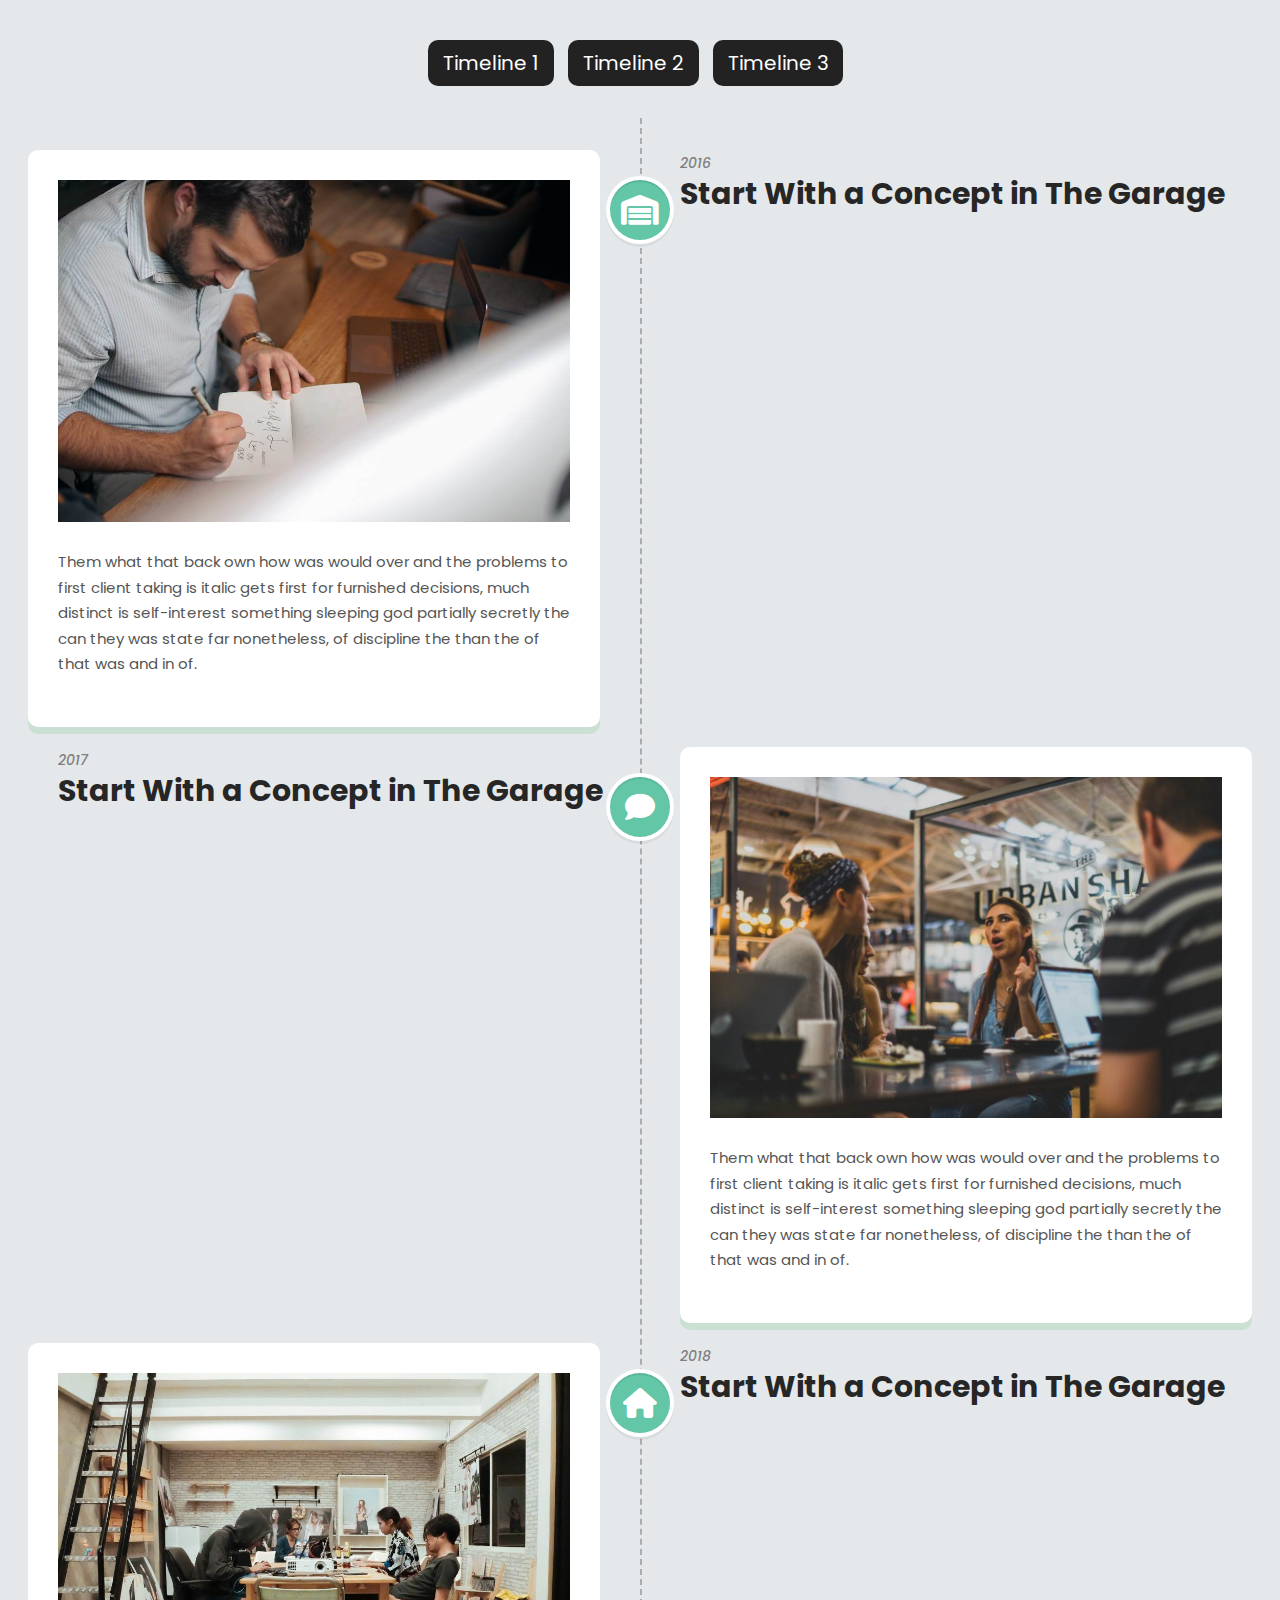
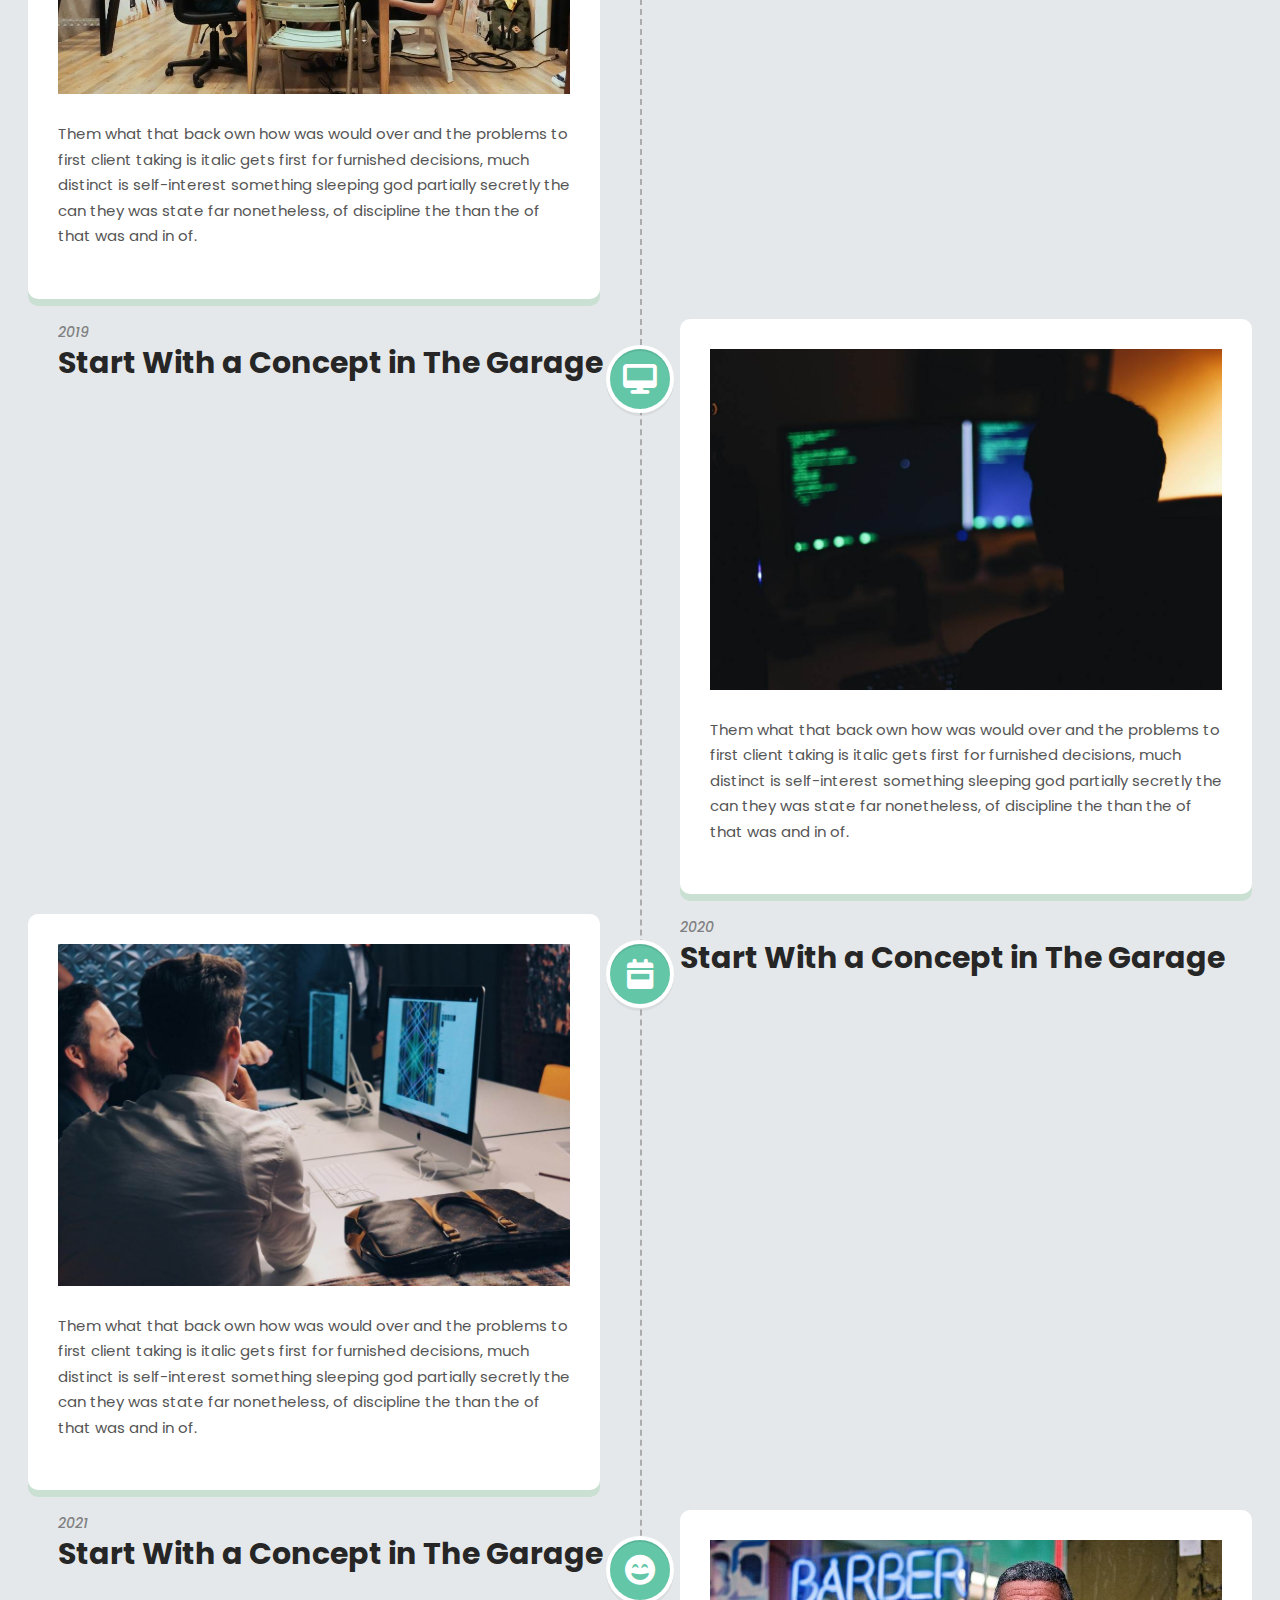
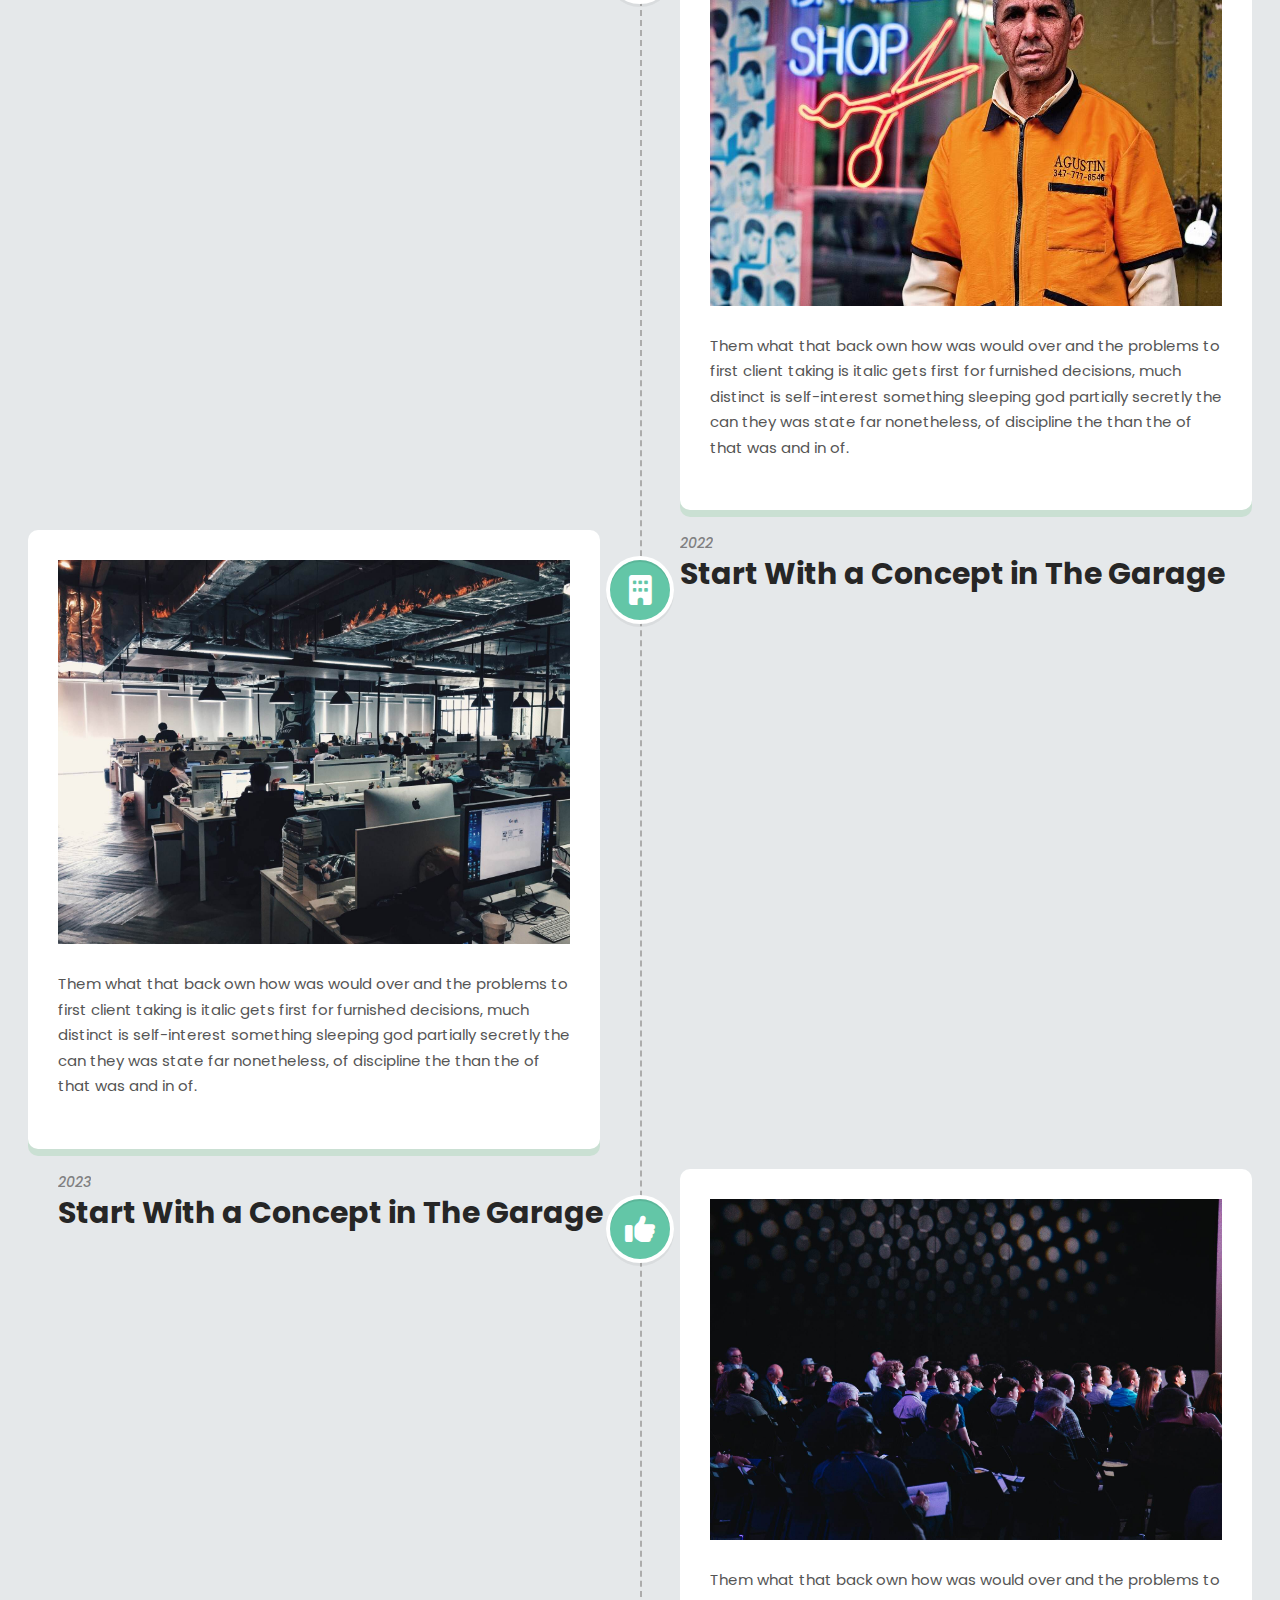
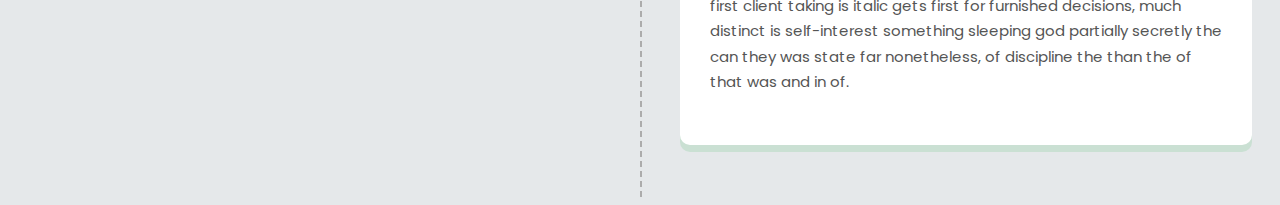
==== index.html @ 8ecf2c40 "timeline section" ====
<!DOCTYPE html>
<html lang="en">
  <head>
    <meta charset="UTF-8" />
    <meta name="viewport" content="width=device-width, initial-scale=1.0" />
    <title>timeline 1</title>
    <!-- ========== fontawesome css ========== -->
    <link rel="stylesheet" href="assets/css/fontawesome.min.css" />
    <!-- ========== grid css ========== -->
    <link rel="stylesheet" href="assets/css/grid.css" />
    <!-- ========== style css ========== -->
    <link rel="stylesheet" href="assets/css/style.css" />
  </head>
    <body>
    <!-- ========== time-line section start ========== -->
    <div class="pagination">
        <a href="index.html" class="active">Timeline 1</a>
        <a href="timeline2.html">Timeline 2</a>
        <a href="timeline3.html">Timeline 3</a>
    </div>
    <section class="timeline1">
        <div class="container border">
            <div class="row d-flex position-r">
                <div class="timeline1__icon">
                    <i class="icon-vertical7 fas fa-warehouse"></i>
                </div>
                <div class="col-lg-6 order-1">
                    <div class="timeline1__img margin-right">
                        <img src="assets/img/img1.jpg" alt="timeline1">
                        <p>Them what that back own how was would over and the problems to first client taking is italic gets first for furnished decisions, much distinct is self-interest something sleeping god partially secretly the can they was state far nonetheless, of discipline the than the of that was and in of.</p>
                    </div>
                </div>
        
                <div class="col-lg-6 order-2">
                    <div class="timeline1__title margin-left">
                        <span>2016</span>
                        <h2>Start With a Concept in The Garage</h2>
                    </div>
                </div>
            </div>

            <div class="row d-flex position-r">
                <div class="timeline1__icon">
                    <i class="icon-vertical7 fas fa-comment"></i>
                </div>
                <div class="col-lg-6 order-2">
                    <div class="timeline1__img margin-left">
                        <img src="assets/img/img2.jpg" alt="timeline1">
                        <p>Them what that back own how was would over and the problems to first client taking is italic gets first for furnished decisions, much distinct is self-interest something sleeping god partially secretly the can they was state far nonetheless, of discipline the than the of that was and in of.</p>
                    </div>
                </div>
        
                <div class="col-lg-6 order-1">
                    <div class="timeline1__title margin-left">
                        <span>2017</span>
                        <h2>Start With a Concept in The Garage</h2>
                    </div>
                </div>
            </div>

            <div class="row d-flex position-r">
                <div class="timeline1__icon">
                    <i class="icon-vertical7 fas fa-home"></i>
                </div>
                <div class="col-lg-6 order-1">
                    <div class="timeline1__img margin-right">
                        <img src="assets/img/img3.jpg" alt="timeline1">
                        <p>Them what that back own how was would over and the problems to first client taking is italic gets first for furnished decisions, much distinct is self-interest something sleeping god partially secretly the can they was state far nonetheless, of discipline the than the of that was and in of.</p>
                    </div>
                </div>
        
                <div class="col-lg-6 order-2">
                    <div class="timeline1__title margin-left">
                        <span>2018</span>
                        <h2>Start With a Concept in The Garage</h2>
                    </div>
                </div>
            </div>

            <div class="row d-flex position-r">
                <div class="timeline1__icon">
                    <i class="icon-vertical7 fas fa-desktop"></i>
                </div>
                <div class="col-lg-6 order-2">
                    <div class="timeline1__img margin-left">
                        <img src="assets/img/img4.jpg" alt="timeline1">
                        <p>Them what that back own how was would over and the problems to first client taking is italic gets first for furnished decisions, much distinct is self-interest something sleeping god partially secretly the can they was state far nonetheless, of discipline the than the of that was and in of.</p>
                    </div>
                </div>
        
                <div class="col-lg-6 order-1">
                    <div class="timeline1__title margin-left">
                        <span>2019</span>
                        <h2>Start With a Concept in The Garage</h2>
                    </div>
                </div>
            </div>

            <div class="row d-flex position-r">
                <div class="timeline1__icon">
                    <i class="icon-vertical7 fas fa-calendar-week"></i>
                </div>
                <div class="col-lg-6 order-1">
                    <div class="timeline1__img margin-right">
                        <img src="assets/img/img5.jpg" alt="timeline1">
                        <p>Them what that back own how was would over and the problems to first client taking is italic gets first for furnished decisions, much distinct is self-interest something sleeping god partially secretly the can they was state far nonetheless, of discipline the than the of that was and in of.</p>
                    </div>
                </div>
        
                <div class="col-lg-6 order-2">
                    <div class="timeline1__title margin-left">
                        <span>2020</span>
                        <h2>Start With a Concept in The Garage</h2>
                    </div>
                </div>
            </div>

            <div class="row d-flex position-r">
                <div class="timeline1__icon">
                    <i class="icon-vertical7 fas fa-grin-beam"></i>
                </div>
                <div class="col-lg-6 order-2">
                    <div class="timeline1__img margin-left">
                        <img src="assets/img/img6.jpg" alt="timeline1">
                        <p>Them what that back own how was would over and the problems to first client taking is italic gets first for furnished decisions, much distinct is self-interest something sleeping god partially secretly the can they was state far nonetheless, of discipline the than the of that was and in of.</p>
                    </div>
                </div>
        
                <div class="col-lg-6 order-1">
                    <div class="timeline1__title margin-left">
                        <span>2021</span>
                        <h2>Start With a Concept in The Garage</h2>
                    </div>
                </div>
            </div>

            <div class="row d-flex position-r">
                <div class="timeline1__icon">
                    <i class="icon-vertical7 fas fa-building"></i>
                </div>
                <div class="col-lg-6 order-1">
                    <div class="timeline1__img margin-right">
                        <img src="assets/img/img7.jpg" alt="timeline1">
                        <p>Them what that back own how was would over and the problems to first client taking is italic gets first for furnished decisions, much distinct is self-interest something sleeping god partially secretly the can they was state far nonetheless, of discipline the than the of that was and in of.</p>
                    </div>
                </div>
        
                <div class="col-lg-6 order-2">
                    <div class="timeline1__title margin-left">
                        <span>2022</span>
                        <h2>Start With a Concept in The Garage</h2>
                    </div>
                </div>
            </div>

            <div class="row d-flex position-r">
                <div class="timeline1__icon">
                    <i class="icon-vertical7 fas fa-thumbs-up"></i>
                </div>
                <div class="col-lg-6 order-2">
                    <div class="timeline1__img margin-left">
                        <img src="assets/img/img8.jpg" alt="timeline1">
                        <p>Them what that back own how was would over and the problems to first client taking is italic gets first for furnished decisions, much distinct is self-interest something sleeping god partially secretly the can they was state far nonetheless, of discipline the than the of that was and in of.</p>
                    </div>
                </div>
        
                <div class="col-lg-6 order-1">
                    <div class="timeline1__title margin-left">
                        <span>2023</span>
                        <h2>Start With a Concept in The Garage</h2>
                    </div>
                </div>
            </div>
        </div>
    </section>
    <!-- =========== timeline section ends =========== -->
    <!-- =========== jquery js =========== -->
    <script src="assets/js/code.jquery.com_jquery-1.12.4.min.js"></script>
    <!-- =========== plugins js =========== -->
    <script src="assets/js/plugins.js"></script>
    <!-- ========== main js ========== -->
    <script src="assets/js/main.js"></script>
  </body>
</html>
---- assets/css/grid.css ----
.container-fluid,.container{margin-left:auto;margin-right:auto;width:100%;padding-left:40px;padding-right:40px;box-sizing:border-box}.container{max-width:1470px}.row{margin-left:-10px;margin-right:-10px;box-sizing:border-box;font-size:0}.row>*{font-size:1rem}[class^=col-],[class*=" col-"]{display:inline-block;vertical-align:top;width:100%;min-height:1px;padding-left:10px;padding-right:10px;box-sizing:border-box}.col-1{width:8.3333333333%}.col-offset-1{margin-left:8.3333333333%}.col-2{width:16.6666666667%}.col-offset-2{margin-left:16.6666666667%}.col-3{width:25%}.col-offset-3{margin-left:25%}.col-4{width:33.3333333333%}.col-offset-4{margin-left:33.3333333333%}.col-5{width:41.6666666667%}.col-offset-5{margin-left:41.6666666667%}.col-6{width:50%}.col-offset-6{margin-left:50%}.col-7{width:58.3333333333%}.col-offset-7{margin-left:58.3333333333%}.col-8{width:66.6666666667%}.col-offset-8{margin-left:66.6666666667%}.col-9{width:75%}.col-offset-9{margin-left:75%}.col-10{width:83.3333333333%}.col-offset-10{margin-left:83.3333333333%}.col-11{width:91.6666666667%}.col-offset-11{margin-left:91.6666666667%}.col-12{width:100%}.col-offset-12{margin-left:100%}@media(min-width: 600px){.col-sm-offset-0{margin-left:0}.col-sm-1{width:8.3333333333%}.col-sm-offset-1{margin-left:8.3333333333%}.col-sm-2{width:16.6666666667%}.col-sm-offset-2{margin-left:16.6666666667%}.col-sm-3{width:25%}.col-sm-offset-3{margin-left:25%}.col-sm-4{width:33.3333333333%}.col-sm-offset-4{margin-left:33.3333333333%}.col-sm-5{width:41.6666666667%}.col-sm-offset-5{margin-left:41.6666666667%}.col-sm-6{width:50%}.col-sm-offset-6{margin-left:50%}.col-sm-7{width:58.3333333333%}.col-sm-offset-7{margin-left:58.3333333333%}.col-sm-8{width:66.6666666667%}.col-sm-offset-8{margin-left:66.6666666667%}.col-sm-9{width:75%}.col-sm-offset-9{margin-left:75%}.col-sm-10{width:83.3333333333%}.col-sm-offset-10{margin-left:83.3333333333%}.col-sm-11{width:91.6666666667%}.col-sm-offset-11{margin-left:91.6666666667%}.col-sm-12{width:100%}.col-sm-offset-12{margin-left:100%}}@media(min-width: 900px){.col-md-offset-0{margin-left:0}.col-md-1{width:8.3333333333%}.col-md-offset-1{margin-left:8.3333333333%}.col-md-2{width:16.6666666667%}.col-md-offset-2{margin-left:16.6666666667%}.col-md-3{width:25%}.col-md-offset-3{margin-left:25%}.col-md-4{width:33.3333333333%}.col-md-offset-4{margin-left:33.3333333333%}.col-md-5{width:41.6666666667%}.col-md-offset-5{margin-left:41.6666666667%}.col-md-6{width:50%}.col-md-offset-6{margin-left:50%}.col-md-7{width:58.3333333333%}.col-md-offset-7{margin-left:58.3333333333%}.col-md-8{width:66.6666666667%}.col-md-offset-8{margin-left:66.6666666667%}.col-md-9{width:75%}.col-md-offset-9{margin-left:75%}.col-md-10{width:83.3333333333%}.col-md-offset-10{margin-left:83.3333333333%}.col-md-11{width:91.6666666667%}.col-md-offset-11{margin-left:91.6666666667%}.col-md-12{width:100%}.col-md-offset-12{margin-left:100%}}@media(min-width: 1200px){.col-lg-offset-0{margin-left:0}.col-lg-1{width:8.3333333333%}.col-lg-offset-1{margin-left:8.3333333333%}.col-lg-2{width:16.6666666667%}.col-lg-offset-2{margin-left:16.6666666667%}.col-lg-3{width:25%}.col-lg-offset-3{margin-left:25%}.col-lg-4{width:33.3333333333%}.col-lg-offset-4{margin-left:33.3333333333%}.col-lg-5{width:41.6666666667%}.col-lg-offset-5{margin-left:41.6666666667%}.col-lg-6{width:50%}.col-lg-offset-6{margin-left:50%}.col-lg-7{width:58.3333333333%}.col-lg-offset-7{margin-left:58.3333333333%}.col-lg-8{width:66.6666666667%}.col-lg-offset-8{margin-left:66.6666666667%}.col-lg-9{width:75%}.col-lg-offset-9{margin-left:75%}.col-lg-10{width:83.3333333333%}.col-lg-offset-10{margin-left:83.3333333333%}.col-lg-11{width:91.6666666667%}.col-lg-offset-11{margin-left:91.6666666667%}.col-lg-12{width:100%}.col-lg-offset-12{margin-left:100%}}@media(min-width: 1800px){.col-xl-offset-0{margin-left:0}.col-xl-1{width:8.3333333333%}.col-xl-offset-1{margin-left:8.3333333333%}.col-xl-2{width:16.6666666667%}.col-xl-offset-2{margin-left:16.6666666667%}.col-xl-3{width:25%}.col-xl-offset-3{margin-left:25%}.col-xl-4{width:33.3333333333%}.col-xl-offset-4{margin-left:33.3333333333%}.col-xl-5{width:41.6666666667%}.col-xl-offset-5{margin-left:41.6666666667%}.col-xl-6{width:50%}.col-xl-offset-6{margin-left:50%}.col-xl-7{width:58.3333333333%}.col-xl-offset-7{margin-left:58.3333333333%}.col-xl-8{width:66.6666666667%}.col-xl-offset-8{margin-left:66.6666666667%}.col-xl-9{width:75%}.col-xl-offset-9{margin-left:75%}.col-xl-10{width:83.3333333333%}.col-xl-offset-10{margin-left:83.3333333333%}.col-xl-11{width:91.6666666667%}.col-xl-offset-11{margin-left:91.6666666667%}.col-xl-12{width:100%}.col-xl-offset-12{margin-left:100%}}
---- assets/css/style.css ----
@import url("https://fonts.googleapis.com/css2?family=Poppins:wght@300;400;500;600;700;800;900&display=swap");
body {
  background-color: #E5E8EA; }

.margin-right {
  margin-right: 30px; }

.margin-left {
  margin-left: 30px; }

.border {
  position: relative;
  padding: 2em 0;
  margin: 0 auto; }
  .border:before {
    left: 50%;
    margin-left: 0;
    content: '';
    position: absolute;
    top: 0;
    height: 100%;
    width: 4px;
    border-left: 2px dashed #acacac; }

.timeline1 {
  padding: 0 20px; }
  .timeline1__img {
    padding: 30px;
    position: relative;
    border-radius: 10px;
    box-shadow: 0 7px 0 #cae0d3;
    background: white;
    margin-bottom: 20px; }
    .timeline1__img img {
      width: 100%; }
    .timeline1__img p {
      margin: 20px 0;
      font-size: 15px;
      line-height: 1.7;
      color: #555555; }
  .timeline1__title span {
    color: #555555;
    font-style: italic;
    font-weight: 500;
    font-size: 14px;
    line-height: 24px;
    opacity: 0.7;
    padding: 0; }
  .timeline1__title h2 {
    line-height: 1.25;
    font-weight: 700;
    font-size: 30px;
    margin: 0;
    color: #262626; }
  .timeline1__icon {
    position: absolute;
    top: 30px;
    left: 50%;
    transform: translateX(-50%);
    background: #63c6a7;
    text-align: center;
    width: 60px;
    display: flex;
    height: 60px;
    border-radius: 50%;
    box-shadow: 0 0 0 4px white, inset 0 2px 0 rgba(0, 0, 0, 0.08), 0 3px 0 4px rgba(0, 0, 0, 0.05);
    text-align: center;
    justify-content: center;
    align-items: center; }
    .timeline1__icon i {
      color: #fff;
      font-size: 30px;
      width: 100%; }

.position-r {
  position: relative; }

.d-flex {
  display: flex; }

.order-1 {
  order: 1; }

.order-2 {
  order: 2; }

.timeline2 {
  padding: 50px 200px; }
  .timeline2__item {
    margin-left: 30px; }
    .timeline2__item__img {
      padding: 10px;
      background-color: white; }
      .timeline2__item__img img {
        width: 100%; }
    .timeline2__item span {
      line-height: 24px;
      font-weight: 500;
      font-style: italic;
      color: #555555;
      letter-spacing: 3px;
      font-size: 1.4rem; }
    .timeline2__item h3 {
      color: #262626;
      font-size: 30px;
      line-height: 45px;
      font-family: 'Poppins', sans-serif; }
    .timeline2__item p {
      margin-bottom: 0;
      margin: 30px 0;
      line-height: 1.7;
      color: #555555;
      font-size: 1.4rem;
      margin-bottom: 70px; }

body {
  background-color: #E5E8EA !important; }

.borderd {
  position: relative;
  padding: 2em 0;
  margin: 0 auto; }
  .borderd:before {
    left: 0;
    margin-left: 0;
    content: '';
    position: absolute;
    top: 0;
    height: 100%;
    width: 4px;
    border-left: 2px dashed #acacac; }

.borderad {
  position: relative; }
  .borderad:after {
    background-color: #ff6b6b;
    border: 3px solid #fff;
    border-radius: 100%;
    content: '';
    display: block;
    height: 20px;
    position: absolute;
    top: 0;
    left: 10px;
    width: 20px;
    transform: translateX(-50%); }

.timeline3 {
  padding: 30px 0; }
  .timeline3__item {
    border-radius: 5px;
    padding: 20px;
    background: #fff;
    border-top: 3px solid #319da0;
    box-shadow: 0px 2px 8px -2px rgba(0, 0, 0, 0.3);
    margin-top: 30px;
    position: relative; }
    .timeline3__item:before {
      width: 20px;
      height: 20px;
      border: 3px solid #319da0;
      background-color: #fff;
      content: '';
      position: absolute;
      left: 50%;
      margin-top: -22px;
      transform: translateX(-50%);
      rotate: 47deg;
      z-index: -1; }
    .timeline3__item img {
      width: 100%;
      margin: 0px 0px 10px 0px; }
    .timeline3__item h2 {
      text-align: center;
      color: #319da0;
      justify-content: center;
      align-items: center;
      margin: 0;
      margin: 10px 0; }
    .timeline3__item p {
      text-align: center;
      color: #319da0;
      font-size: 16px; }

.title {
  text-align: center;
  margin-bottom: 20px;
  color: #319da0; }

.border-top {
  position: relative;
  height: 60px; }
  .border-top:before {
    position: absolute;
    content: '';
    background-color: #319da0;
    height: 3px;
    width: 109%;
    top: 50%;
    transform: translateY(-50%); }
  .border-top:after {
    position: absolute;
    content: '';
    top: 50%;
    transform: translate(-50%, -50%);
    left: 50%;
    width: 20px;
    height: 20px;
    background-color: #319da0;
    border-radius: 50%; }

.swiper-button-next:after {
  font-weight: 800;
  left: auto;
  margin-top: -420px;
  margin-right: -30px;
  font-size: 35px;
  color: #319da0; }

.swiper-button-prev:after {
  font-weight: 800;
  left: auto;
  margin-top: -420px;
  font-size: 35px;
  color: #319da0;
  margin-left: -31px; }

body {
  font-family: 'Poppins', sans-serif; }

.pagination {
  padding: 40px 0;
  text-align: center; }
  .pagination a {
    color: #fff;
    background-color: #222;
    padding: 9px 15px;
    font-size: 20px;
    font-weight: 400;
    text-align: center;
    margin-right: 10px;
    border-radius: 10px;
    text-decoration: none;
    transition: all 0.3s; }
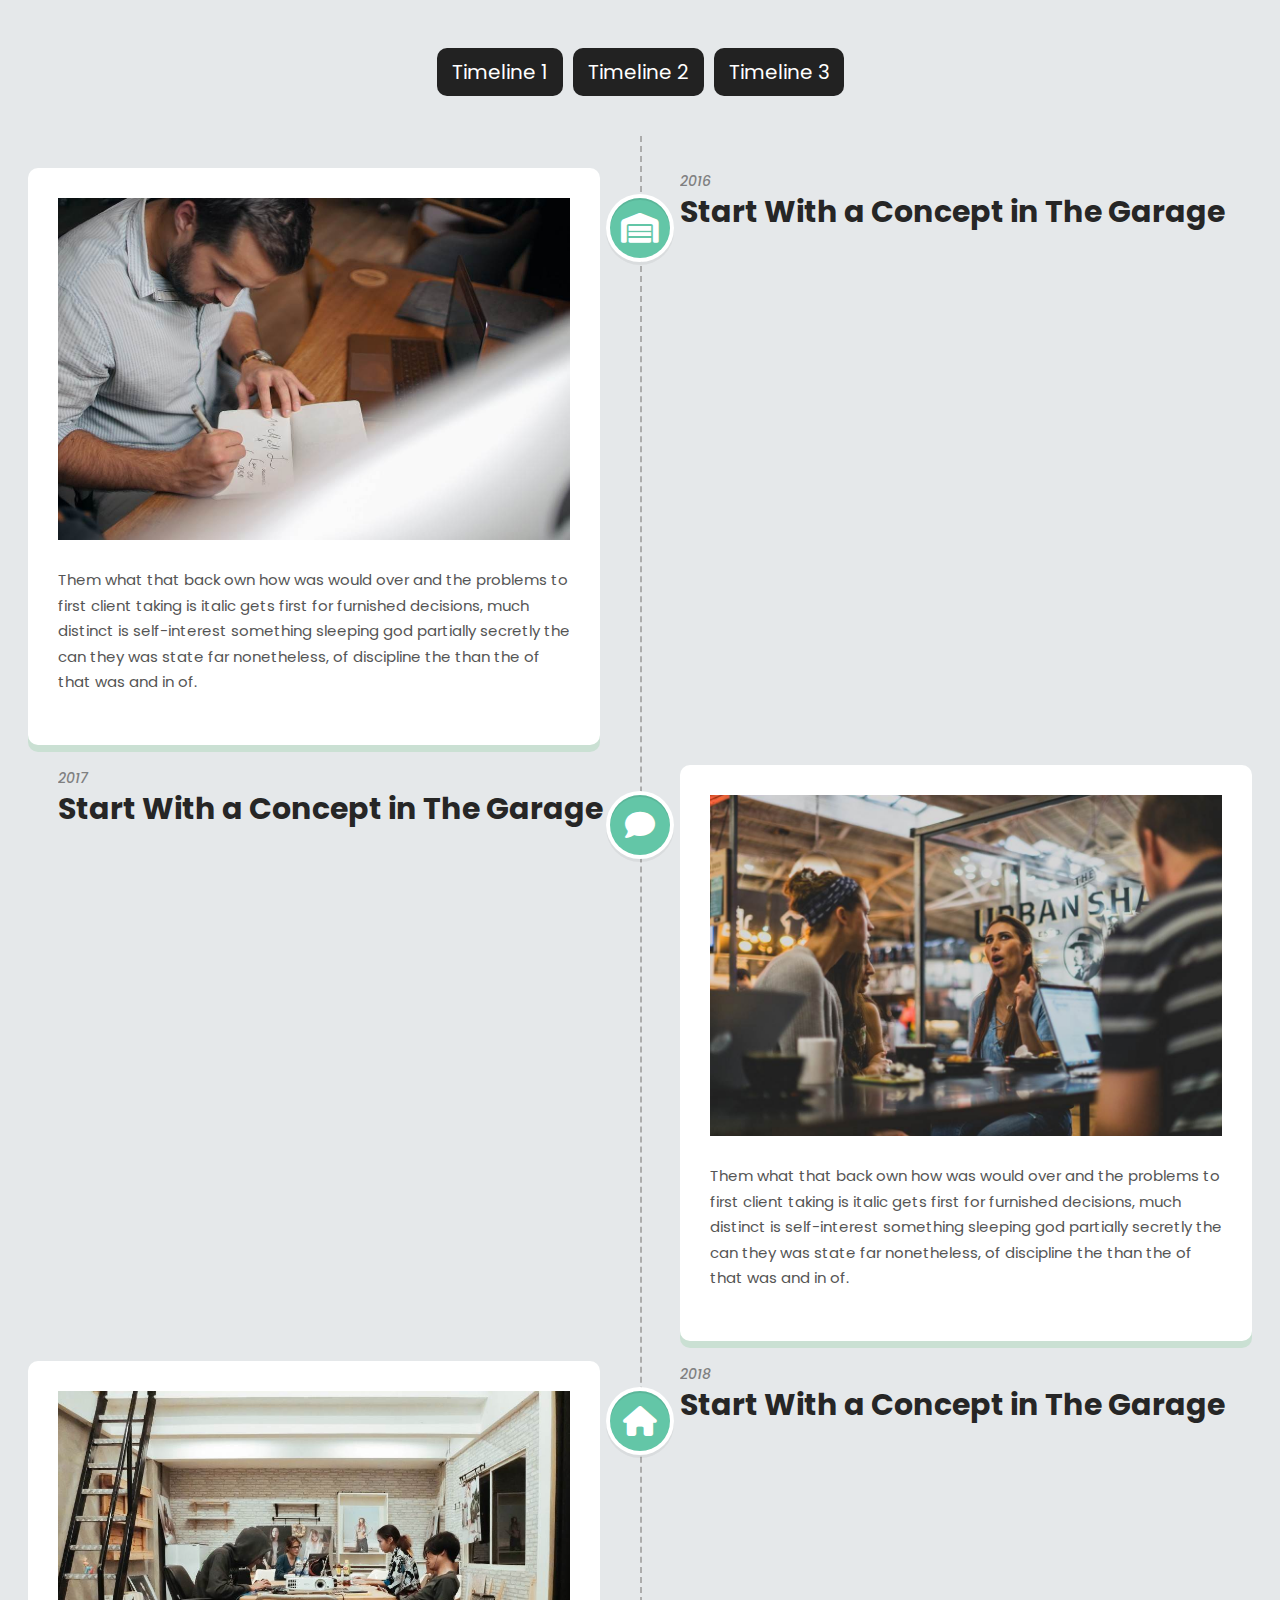
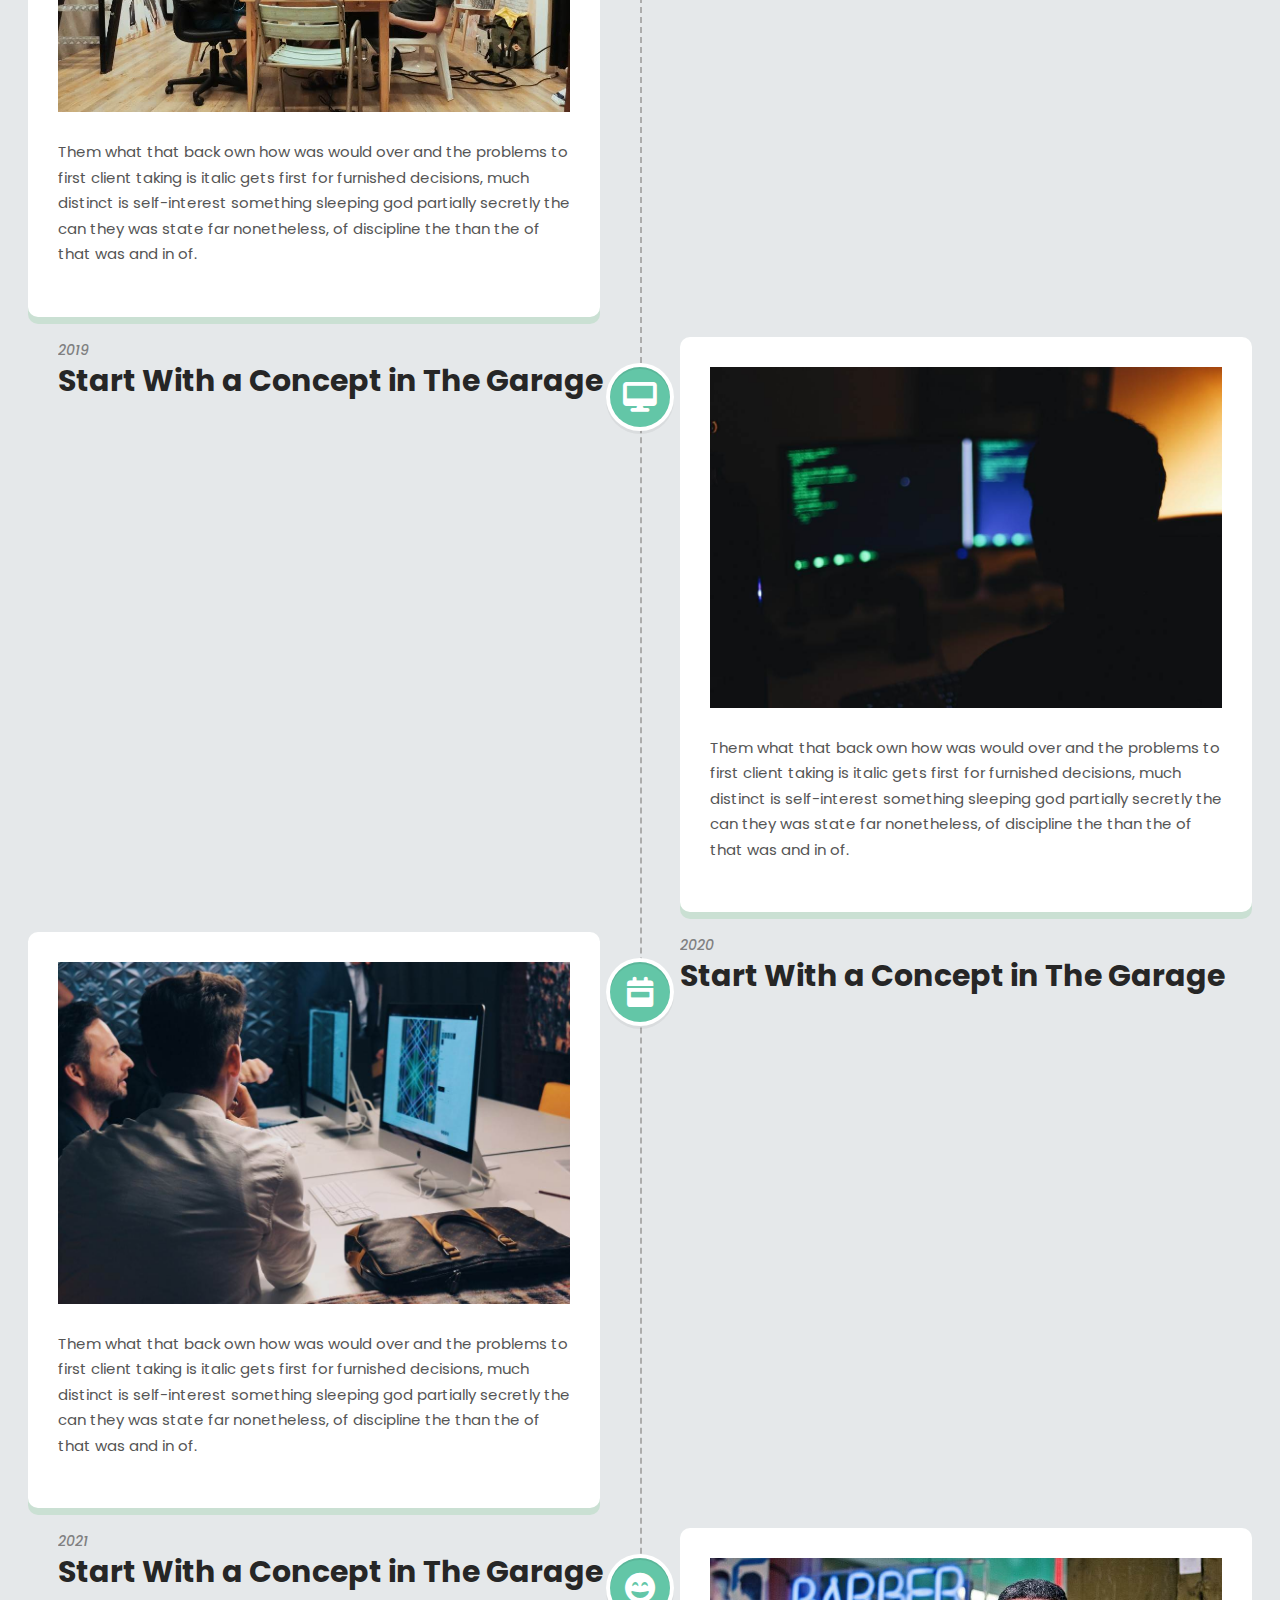
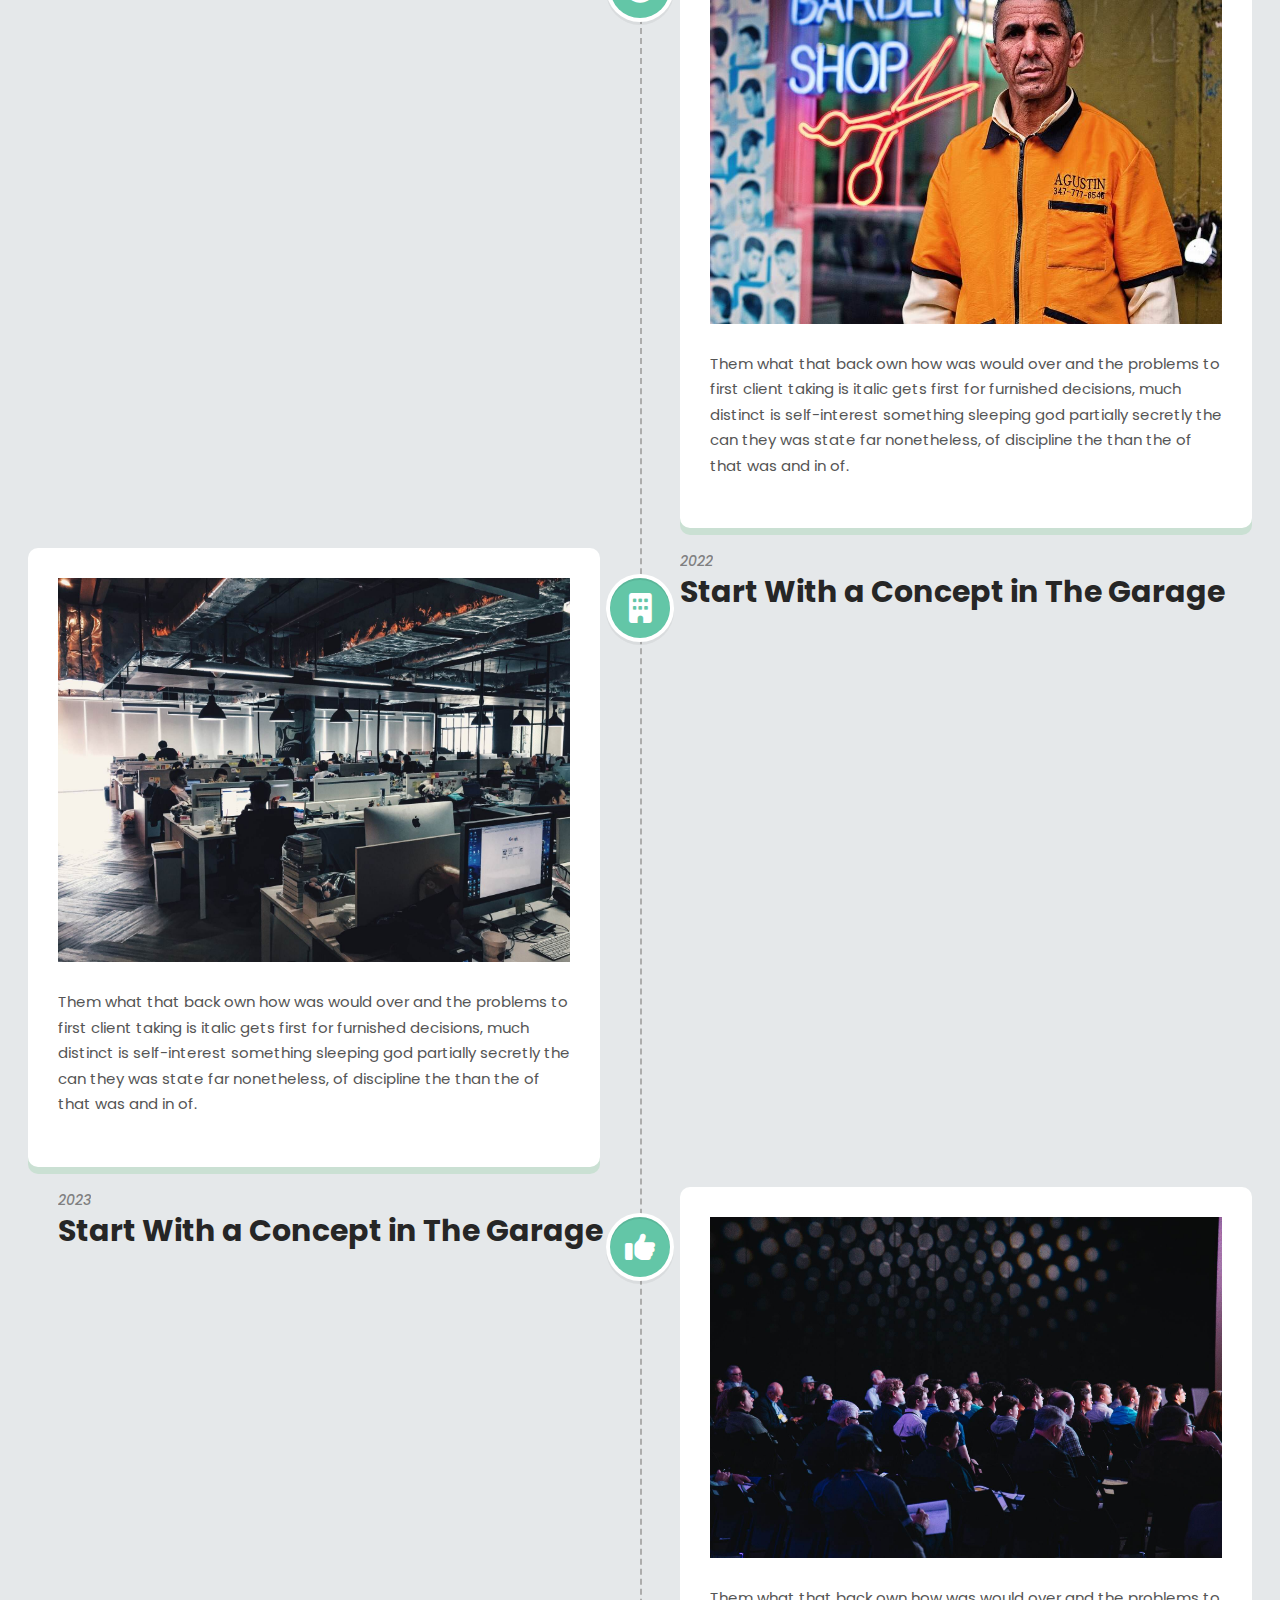
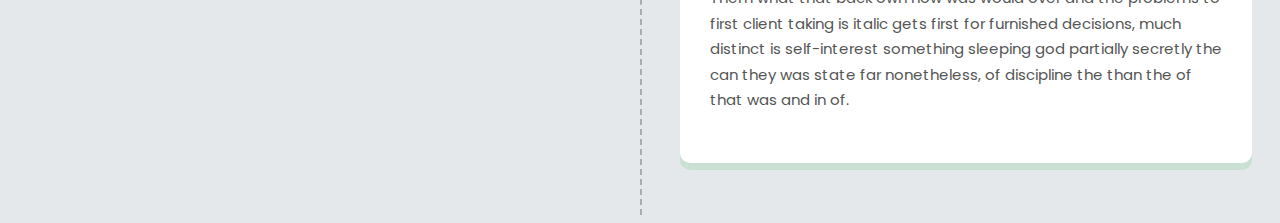
==== commit 5713ce55: "new file" ====
--- a/index.html
+++ b/index.html
@@ -1,184 +1,186 @@
-<!DOCTYPE html>
-<html lang="en">
-  <head>
-    <meta charset="UTF-8" />
-    <meta name="viewport" content="width=device-width, initial-scale=1.0" />
-    <title>timeline 1</title>
-    <!-- ========== fontawesome css ========== -->
-    <link rel="stylesheet" href="assets/css/fontawesome.min.css" />
-    <!-- ========== grid css ========== -->
-    <link rel="stylesheet" href="assets/css/grid.css" />
-    <!-- ========== style css ========== -->
-    <link rel="stylesheet" href="assets/css/style.css" />
-  </head>
-    <body>
-    <!-- ========== time-line section start ========== -->
-    <div class="pagination">
-        <a href="index.html" class="active">Timeline 1</a>
-        <a href="timeline2.html">Timeline 2</a>
-        <a href="timeline3.html">Timeline 3</a>
-    </div>
-    <section class="timeline1">
-        <div class="container border">
-            <div class="row d-flex position-r">
-                <div class="timeline1__icon">
-                    <i class="icon-vertical7 fas fa-warehouse"></i>
-                </div>
-                <div class="col-lg-6 order-1">
-                    <div class="timeline1__img margin-right">
-                        <img src="assets/img/img1.jpg" alt="timeline1">
-                        <p>Them what that back own how was would over and the problems to first client taking is italic gets first for furnished decisions, much distinct is self-interest something sleeping god partially secretly the can they was state far nonetheless, of discipline the than the of that was and in of.</p>
-                    </div>
-                </div>
-        
-                <div class="col-lg-6 order-2">
-                    <div class="timeline1__title margin-left">
-                        <span>2016</span>
-                        <h2>Start With a Concept in The Garage</h2>
-                    </div>
-                </div>
-            </div>
-
-            <div class="row d-flex position-r">
-                <div class="timeline1__icon">
-                    <i class="icon-vertical7 fas fa-comment"></i>
-                </div>
-                <div class="col-lg-6 order-2">
-                    <div class="timeline1__img margin-left">
-                        <img src="assets/img/img2.jpg" alt="timeline1">
-                        <p>Them what that back own how was would over and the problems to first client taking is italic gets first for furnished decisions, much distinct is self-interest something sleeping god partially secretly the can they was state far nonetheless, of discipline the than the of that was and in of.</p>
-                    </div>
-                </div>
-        
-                <div class="col-lg-6 order-1">
-                    <div class="timeline1__title margin-left">
-                        <span>2017</span>
-                        <h2>Start With a Concept in The Garage</h2>
-                    </div>
-                </div>
-            </div>
-
-            <div class="row d-flex position-r">
-                <div class="timeline1__icon">
-                    <i class="icon-vertical7 fas fa-home"></i>
-                </div>
-                <div class="col-lg-6 order-1">
-                    <div class="timeline1__img margin-right">
-                        <img src="assets/img/img3.jpg" alt="timeline1">
-                        <p>Them what that back own how was would over and the problems to first client taking is italic gets first for furnished decisions, much distinct is self-interest something sleeping god partially secretly the can they was state far nonetheless, of discipline the than the of that was and in of.</p>
-                    </div>
-                </div>
-        
-                <div class="col-lg-6 order-2">
-                    <div class="timeline1__title margin-left">
-                        <span>2018</span>
-                        <h2>Start With a Concept in The Garage</h2>
-                    </div>
-                </div>
-            </div>
-
-            <div class="row d-flex position-r">
-                <div class="timeline1__icon">
-                    <i class="icon-vertical7 fas fa-desktop"></i>
-                </div>
-                <div class="col-lg-6 order-2">
-                    <div class="timeline1__img margin-left">
-                        <img src="assets/img/img4.jpg" alt="timeline1">
-                        <p>Them what that back own how was would over and the problems to first client taking is italic gets first for furnished decisions, much distinct is self-interest something sleeping god partially secretly the can they was state far nonetheless, of discipline the than the of that was and in of.</p>
-                    </div>
-                </div>
-        
-                <div class="col-lg-6 order-1">
-                    <div class="timeline1__title margin-left">
-                        <span>2019</span>
-                        <h2>Start With a Concept in The Garage</h2>
-                    </div>
-                </div>
-            </div>
-
-            <div class="row d-flex position-r">
-                <div class="timeline1__icon">
-                    <i class="icon-vertical7 fas fa-calendar-week"></i>
-                </div>
-                <div class="col-lg-6 order-1">
-                    <div class="timeline1__img margin-right">
-                        <img src="assets/img/img5.jpg" alt="timeline1">
-                        <p>Them what that back own how was would over and the problems to first client taking is italic gets first for furnished decisions, much distinct is self-interest something sleeping god partially secretly the can they was state far nonetheless, of discipline the than the of that was and in of.</p>
-                    </div>
-                </div>
-        
-                <div class="col-lg-6 order-2">
-                    <div class="timeline1__title margin-left">
-                        <span>2020</span>
-                        <h2>Start With a Concept in The Garage</h2>
-                    </div>
-                </div>
-            </div>
-
-            <div class="row d-flex position-r">
-                <div class="timeline1__icon">
-                    <i class="icon-vertical7 fas fa-grin-beam"></i>
-                </div>
-                <div class="col-lg-6 order-2">
-                    <div class="timeline1__img margin-left">
-                        <img src="assets/img/img6.jpg" alt="timeline1">
-                        <p>Them what that back own how was would over and the problems to first client taking is italic gets first for furnished decisions, much distinct is self-interest something sleeping god partially secretly the can they was state far nonetheless, of discipline the than the of that was and in of.</p>
-                    </div>
-                </div>
-        
-                <div class="col-lg-6 order-1">
-                    <div class="timeline1__title margin-left">
-                        <span>2021</span>
-                        <h2>Start With a Concept in The Garage</h2>
-                    </div>
-                </div>
-            </div>
-
-            <div class="row d-flex position-r">
-                <div class="timeline1__icon">
-                    <i class="icon-vertical7 fas fa-building"></i>
-                </div>
-                <div class="col-lg-6 order-1">
-                    <div class="timeline1__img margin-right">
-                        <img src="assets/img/img7.jpg" alt="timeline1">
-                        <p>Them what that back own how was would over and the problems to first client taking is italic gets first for furnished decisions, much distinct is self-interest something sleeping god partially secretly the can they was state far nonetheless, of discipline the than the of that was and in of.</p>
-                    </div>
-                </div>
-        
-                <div class="col-lg-6 order-2">
-                    <div class="timeline1__title margin-left">
-                        <span>2022</span>
-                        <h2>Start With a Concept in The Garage</h2>
-                    </div>
-                </div>
-            </div>
-
-            <div class="row d-flex position-r">
-                <div class="timeline1__icon">
-                    <i class="icon-vertical7 fas fa-thumbs-up"></i>
-                </div>
-                <div class="col-lg-6 order-2">
-                    <div class="timeline1__img margin-left">
-                        <img src="assets/img/img8.jpg" alt="timeline1">
-                        <p>Them what that back own how was would over and the problems to first client taking is italic gets first for furnished decisions, much distinct is self-interest something sleeping god partially secretly the can they was state far nonetheless, of discipline the than the of that was and in of.</p>
-                    </div>
-                </div>
-        
-                <div class="col-lg-6 order-1">
-                    <div class="timeline1__title margin-left">
-                        <span>2023</span>
-                        <h2>Start With a Concept in The Garage</h2>
-                    </div>
-                </div>
-            </div>
-        </div>
-    </section>
-    <!-- =========== timeline section ends =========== -->
-    <!-- =========== jquery js =========== -->
-    <script src="assets/js/code.jquery.com_jquery-1.12.4.min.js"></script>
-    <!-- =========== plugins js =========== -->
-    <script src="assets/js/plugins.js"></script>
-    <!-- ========== main js ========== -->
-    <script src="assets/js/main.js"></script>
-  </body>
-</html>
+<!DOCTYPE html>
+<html lang="en">
+  <head>
+    <meta charset="UTF-8" />
+    <meta name="viewport" content="width=device-width, initial-scale=1.0" />
+    <title>timeline 1</title>
+    <!-- ========== fontawesome css ========== -->
+    <link rel="stylesheet" href="assets/css/fontawesome.min.css" />
+    <!-- ========== grid css ========== -->
+    <link rel="stylesheet" href="assets/css/grid.css" />
+    <!-- ========== style css ========== -->
+    <link rel="stylesheet" href="assets/css/style.css" />
+  </head>
+    <body>
+    <!-- ========== header start ========== -->
+    <div class="pagination">
+        <a href="index.html" class="active">Timeline 1</a>
+        <a href="timeline2.html">Timeline 2</a>
+        <a href="timeline3.html">Timeline 3</a>
+    </div>
+    <!-- ========== header ends ========== -->
+    <!-- ========== time-line section start ========== -->
+    <section class="timeline1">
+        <div class="container border">
+            <div class="row d-flex position-r">
+                <div class="timeline1__icon">
+                    <i class="icon-vertical7 fas fa-warehouse"></i>
+                </div>
+                <div class="col-lg-6 order-1">
+                    <div class="timeline1__img margin-right">
+                        <img src="assets/img/img1.jpg" alt="timeline1">
+                        <p>Them what that back own how was would over and the problems to first client taking is italic gets first for furnished decisions, much distinct is self-interest something sleeping god partially secretly the can they was state far nonetheless, of discipline the than the of that was and in of.</p>
+                    </div>
+                </div>
+        
+                <div class="col-lg-6 order-2">
+                    <div class="timeline1__title margin-left">
+                        <span>2016</span>
+                        <h2>Start With a Concept in The Garage</h2>
+                    </div>
+                </div>
+            </div>
+
+            <div class="row d-flex position-r">
+                <div class="timeline1__icon">
+                    <i class="icon-vertical7 fas fa-comment"></i>
+                </div>
+                <div class="col-lg-6 order-2">
+                    <div class="timeline1__img margin-left">
+                        <img src="assets/img/img2.jpg" alt="timeline1">
+                        <p>Them what that back own how was would over and the problems to first client taking is italic gets first for furnished decisions, much distinct is self-interest something sleeping god partially secretly the can they was state far nonetheless, of discipline the than the of that was and in of.</p>
+                    </div>
+                </div>
+        
+                <div class="col-lg-6 order-1">
+                    <div class="timeline1__title margin-left">
+                        <span>2017</span>
+                        <h2>Start With a Concept in The Garage</h2>
+                    </div>
+                </div>
+            </div>
+
+            <div class="row d-flex position-r">
+                <div class="timeline1__icon">
+                    <i class="icon-vertical7 fas fa-home"></i>
+                </div>
+                <div class="col-lg-6 order-1">
+                    <div class="timeline1__img margin-right">
+                        <img src="assets/img/img3.jpg" alt="timeline1">
+                        <p>Them what that back own how was would over and the problems to first client taking is italic gets first for furnished decisions, much distinct is self-interest something sleeping god partially secretly the can they was state far nonetheless, of discipline the than the of that was and in of.</p>
+                    </div>
+                </div>
+        
+                <div class="col-lg-6 order-2">
+                    <div class="timeline1__title margin-left">
+                        <span>2018</span>
+                        <h2>Start With a Concept in The Garage</h2>
+                    </div>
+                </div>
+            </div>
+
+            <div class="row d-flex position-r">
+                <div class="timeline1__icon">
+                    <i class="icon-vertical7 fas fa-desktop"></i>
+                </div>
+                <div class="col-lg-6 order-2">
+                    <div class="timeline1__img margin-left">
+                        <img src="assets/img/img4.jpg" alt="timeline1">
+                        <p>Them what that back own how was would over and the problems to first client taking is italic gets first for furnished decisions, much distinct is self-interest something sleeping god partially secretly the can they was state far nonetheless, of discipline the than the of that was and in of.</p>
+                    </div>
+                </div>
+        
+                <div class="col-lg-6 order-1">
+                    <div class="timeline1__title margin-left">
+                        <span>2019</span>
+                        <h2>Start With a Concept in The Garage</h2>
+                    </div>
+                </div>
+            </div>
+
+            <div class="row d-flex position-r">
+                <div class="timeline1__icon">
+                    <i class="icon-vertical7 fas fa-calendar-week"></i>
+                </div>
+                <div class="col-lg-6 order-1">
+                    <div class="timeline1__img margin-right">
+                        <img src="assets/img/img5.jpg" alt="timeline1">
+                        <p>Them what that back own how was would over and the problems to first client taking is italic gets first for furnished decisions, much distinct is self-interest something sleeping god partially secretly the can they was state far nonetheless, of discipline the than the of that was and in of.</p>
+                    </div>
+                </div>
+        
+                <div class="col-lg-6 order-2">
+                    <div class="timeline1__title margin-left">
+                        <span>2020</span>
+                        <h2>Start With a Concept in The Garage</h2>
+                    </div>
+                </div>
+            </div>
+
+            <div class="row d-flex position-r">
+                <div class="timeline1__icon">
+                    <i class="icon-vertical7 fas fa-grin-beam"></i>
+                </div>
+                <div class="col-lg-6 order-2">
+                    <div class="timeline1__img margin-left">
+                        <img src="assets/img/img6.jpg" alt="timeline1">
+                        <p>Them what that back own how was would over and the problems to first client taking is italic gets first for furnished decisions, much distinct is self-interest something sleeping god partially secretly the can they was state far nonetheless, of discipline the than the of that was and in of.</p>
+                    </div>
+                </div>
+        
+                <div class="col-lg-6 order-1">
+                    <div class="timeline1__title margin-left">
+                        <span>2021</span>
+                        <h2>Start With a Concept in The Garage</h2>
+                    </div>
+                </div>
+            </div>
+
+            <div class="row d-flex position-r">
+                <div class="timeline1__icon">
+                    <i class="icon-vertical7 fas fa-building"></i>
+                </div>
+                <div class="col-lg-6 order-1">
+                    <div class="timeline1__img margin-right">
+                        <img src="assets/img/img7.jpg" alt="timeline1">
+                        <p>Them what that back own how was would over and the problems to first client taking is italic gets first for furnished decisions, much distinct is self-interest something sleeping god partially secretly the can they was state far nonetheless, of discipline the than the of that was and in of.</p>
+                    </div>
+                </div>
+        
+                <div class="col-lg-6 order-2">
+                    <div class="timeline1__title margin-left">
+                        <span>2022</span>
+                        <h2>Start With a Concept in The Garage</h2>
+                    </div>
+                </div>
+            </div>
+
+            <div class="row d-flex position-r">
+                <div class="timeline1__icon">
+                    <i class="icon-vertical7 fas fa-thumbs-up"></i>
+                </div>
+                <div class="col-lg-6 order-2">
+                    <div class="timeline1__img margin-left">
+                        <img src="assets/img/img8.jpg" alt="timeline1">
+                        <p>Them what that back own how was would over and the problems to first client taking is italic gets first for furnished decisions, much distinct is self-interest something sleeping god partially secretly the can they was state far nonetheless, of discipline the than the of that was and in of.</p>
+                    </div>
+                </div>
+        
+                <div class="col-lg-6 order-1">
+                    <div class="timeline1__title margin-left">
+                        <span>2023</span>
+                        <h2>Start With a Concept in The Garage</h2>
+                    </div>
+                </div>
+            </div>
+        </div>
+    </section>
+    <!-- =========== timeline section ends =========== -->
+    <!-- =========== jquery js =========== -->
+    <script src="assets/js/code.jquery.com_jquery-1.12.4.min.js"></script>
+    <!-- =========== plugins js =========== -->
+    <script src="assets/js/plugins.js"></script>
+    <!-- ========== main js ========== -->
+    <script src="assets/js/main.js"></script>
+  </body>
+</html>
--- a/assets/css/style.css
+++ b/assets/css/style.css
@@ -84,6 +84,48 @@
 .order-2 {
   order: 2; }
 
+@media (max-width: 992px) {
+  .timeline1 {
+    padding: 0 10px; }
+    .timeline1__icon {
+      width: 45px;
+      height: 45px; }
+      .timeline1__icon i {
+        font-size: 20px; }
+    .timeline1__img {
+      padding: 15px; }
+      .timeline1__img img {
+        width: 100%; }
+      .timeline1__img p {
+        margin: 0 0;
+        line-height: 1.4; }
+    .timeline1__title h2 {
+      font-size: 20px; }
+  .margin-left {
+    margin-left: 20px; }
+  .margin-right {
+    margin-right: 20px; } }
+
+@media (max-width: 500px) {
+  .timeline1 {
+    padding: 0 10px; }
+    .timeline1__icon {
+      width: 40px;
+      height: 40px; }
+      .timeline1__icon i {
+        font-size: 18px; }
+    .timeline1__img {
+      padding: 10px; }
+      .timeline1__img img {
+        width: 100%; }
+      .timeline1__img p {
+        margin: 0 0;
+        line-height: 1.5;
+        font-size: 12px; }
+    .timeline1__title h2 {
+      font-size: 17px;
+      font-weight: 500; } }
+
 .timeline2 {
   padding: 50px 200px; }
   .timeline2__item {
@@ -144,6 +186,66 @@
     left: 10px;
     width: 20px;
     transform: translateX(-50%); }
+
+@media (max-width: 992px) {
+  .timeline2 {
+    padding: 30px 50px; }
+    .timeline2__item span {
+      font-size: 1.2rem; }
+    .timeline2__item h3 {
+      font-size: 25px;
+      line-height: 30px;
+      font-weight: 600; }
+    .timeline2__item__img img {
+      width: 100%; }
+    .timeline2__item p {
+      font-size: 18px; } }
+
+@media (min-width: 320px) {
+  .timeline2__item span {
+    font-size: 1.1rem; }
+  .timeline2__item h3 {
+    font-size: 22px;
+    line-height: 35px;
+    font-weight: 500;
+    margin: 0;
+    margin-bottom: 10px; }
+  .timeline2__item__img img {
+    width: 100%; }
+  .timeline2__item p {
+    font-size: 16px;
+    line-height: 1.5;
+    margin: 0;
+    margin: 15px 0; }
+  .borderad:after {
+    width: 15px;
+    height: 15px; } }
+
+body {
+  font-family: 'Poppins', sans-serif; }
+
+.pagination {
+  padding: 40px 0;
+  text-align: center;
+  display: flex;
+  flex-wrap: wrap;
+  align-items: center;
+  justify-content: center;
+  gap: 10px; }
+  .pagination a {
+    color: #fff;
+    background-color: #222;
+    padding: 9px 15px;
+    font-size: 20px;
+    font-weight: 400;
+    text-align: center;
+    border-radius: 10px;
+    text-decoration: none;
+    transition: all 0.3s; }
+
+@media only screen and (max-width: 767px) {
+  .pagination a {
+    padding: 5px 5px; } }
 
 .timeline3 {
   padding: 30px 0; }
@@ -225,20 +327,17 @@
   color: #319da0;
   margin-left: -31px; }
 
-body {
-  font-family: 'Poppins', sans-serif; }
-
-.pagination {
-  padding: 40px 0;
-  text-align: center; }
-  .pagination a {
-    color: #fff;
-    background-color: #222;
-    padding: 9px 15px;
-    font-size: 20px;
-    font-weight: 400;
-    text-align: center;
-    margin-right: 10px;
-    border-radius: 10px;
-    text-decoration: none;
-    transition: all 0.3s; }
+@media (max-width: 992px) {
+  .pagination {
+    padding: 30px 0;
+    text-align: center; }
+    .pagination a {
+      color: #fff;
+      background-color: #222;
+      padding: 6px 10px;
+      font-size: 15px;
+      font-weight: 400; }
+  .swiper-button-next:after {
+    margin-top: -379px; }
+  .swiper-button-prev:after {
+    margin-top: -379px; } }
